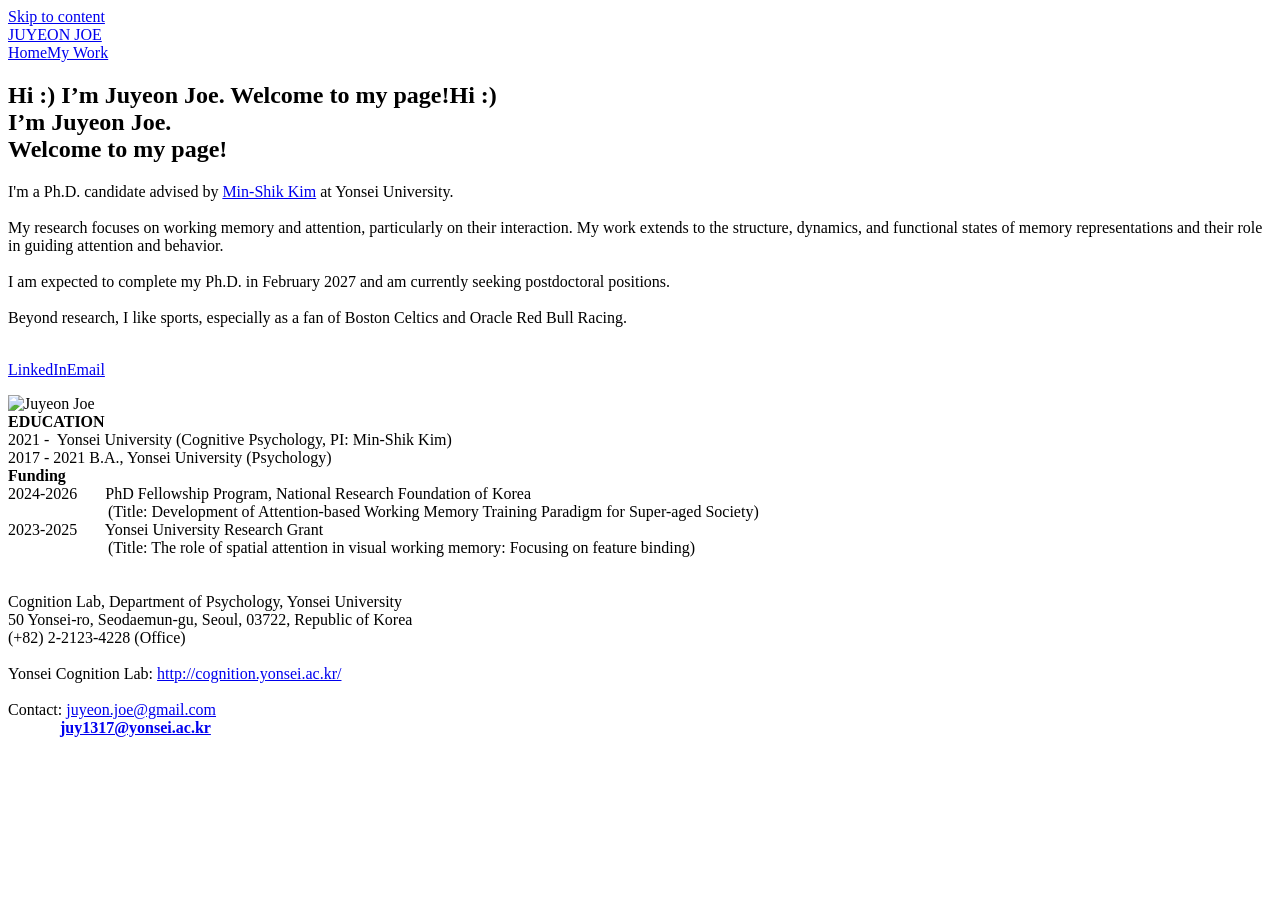
==== index.html @ 46e42130 "Add files via upload" ====
<!doctype html>
<html lang="en"><head><meta charset="utf-8"><meta name="viewport" content="width=device-width, initial-scale=1"><title>Home — Juyeon Joe</title><meta name="description" content="Juyeon Joe, Ph.D. candidate in cognitive psychology at Yonsei University. Research on working memory and attention."><link rel="stylesheet" href="assets/style.css"><script src="assets/site.js" defer></script></head>
<body><a class="skip" href="#main">Skip to content</a><header><a class="brand" href="index.html">JUYEON JOE</a><nav aria-label="Main navigation"><a href="index.html" aria-current="page">Home</a><a href="my-work.html">My Work</a></nav></header>
<section class="hero home-hero"><h1><span class="sr-only">Hi :) I’m Juyeon Joe. Welcome to my page!</span><span id="typing" aria-hidden="true">Hi :)<br>I’m Juyeon Joe.<br>Welcome to my page!</span></h1></section><main id="main"><section class="bio section"><div class="intro"><div class="paragraph">I&#x27;m a Ph.D. candidate advised by <a href="https://scholar.google.com/citations?user=7ATgAP8AAAAJ&amp;hl=ko&amp;oi=ao">Min-Shik Kim</a> at Yonsei University.  <br><br>My research focuses on working memory and attention, particularly on their interaction. My work extends to the structure, dynamics, and functional states of memory representations and their role in guiding attention and behavior.<br><br>I am expected to complete my Ph.D. in February 2027 and am currently seeking postdoctoral positions.<br><br>Beyond research, I like sports, especially as a fan of Boston Celtics and Oracle Red Bull Racing.<br><br></div><p class="social"><a href="https://kr.linkedin.com/in/juyeon-joe-7b673a199">LinkedIn</a><a href="mailto:juyeon.joe@gmail.com">Email</a></p></div><img class="portrait" src="assets/juyeon-joe.jpeg" alt="Juyeon Joe" width="600" height="800"></section><section class="section details"><div class="paragraph"><strong>EDUCATION</strong><br>2021 -  Yonsei University (Cognitive Psychology, PI: Min-Shik Kim)<br>2017 - 2021 B.A., Yonsei University (Psychology)</div><div class="paragraph"><strong>Funding </strong><br>2024-2026       PhD Fellowship Program, National Research Foundation of Korea<br>                         (Title: Development of Attention-based Working Memory Training Paradigm for Super-aged Society)<br>2023-2025       Yonsei University Research Grant <br>                         (Title: The role of spatial attention in visual working memory: Focusing on feature binding)</div></section><section class="contact section"><div class="paragraph"><br><br>Cognition Lab, Department of Psychology, Yonsei University<br>50 Yonsei-ro, Seodaemun-gu, Seoul, 03722, Republic of Korea<br>(+82) 2-2123-4228 (Office)<br><br>Yonsei Cognition Lab: <a href="http://cognition.yonsei.ac.kr/">http://cognition.yonsei.ac.kr/</a><br><br>Contact: <a href="mailto:juyeon.joe@gmail.com">juyeon.joe@gmail.com</a><br><strong>             <a href="mailto:juy1317@yonsei.ac.kr">juy1317@yonsei.ac.kr</a></strong><a href="mailto:juyeon.joe@gmail.com"></a><br></div></section></main></body></html>
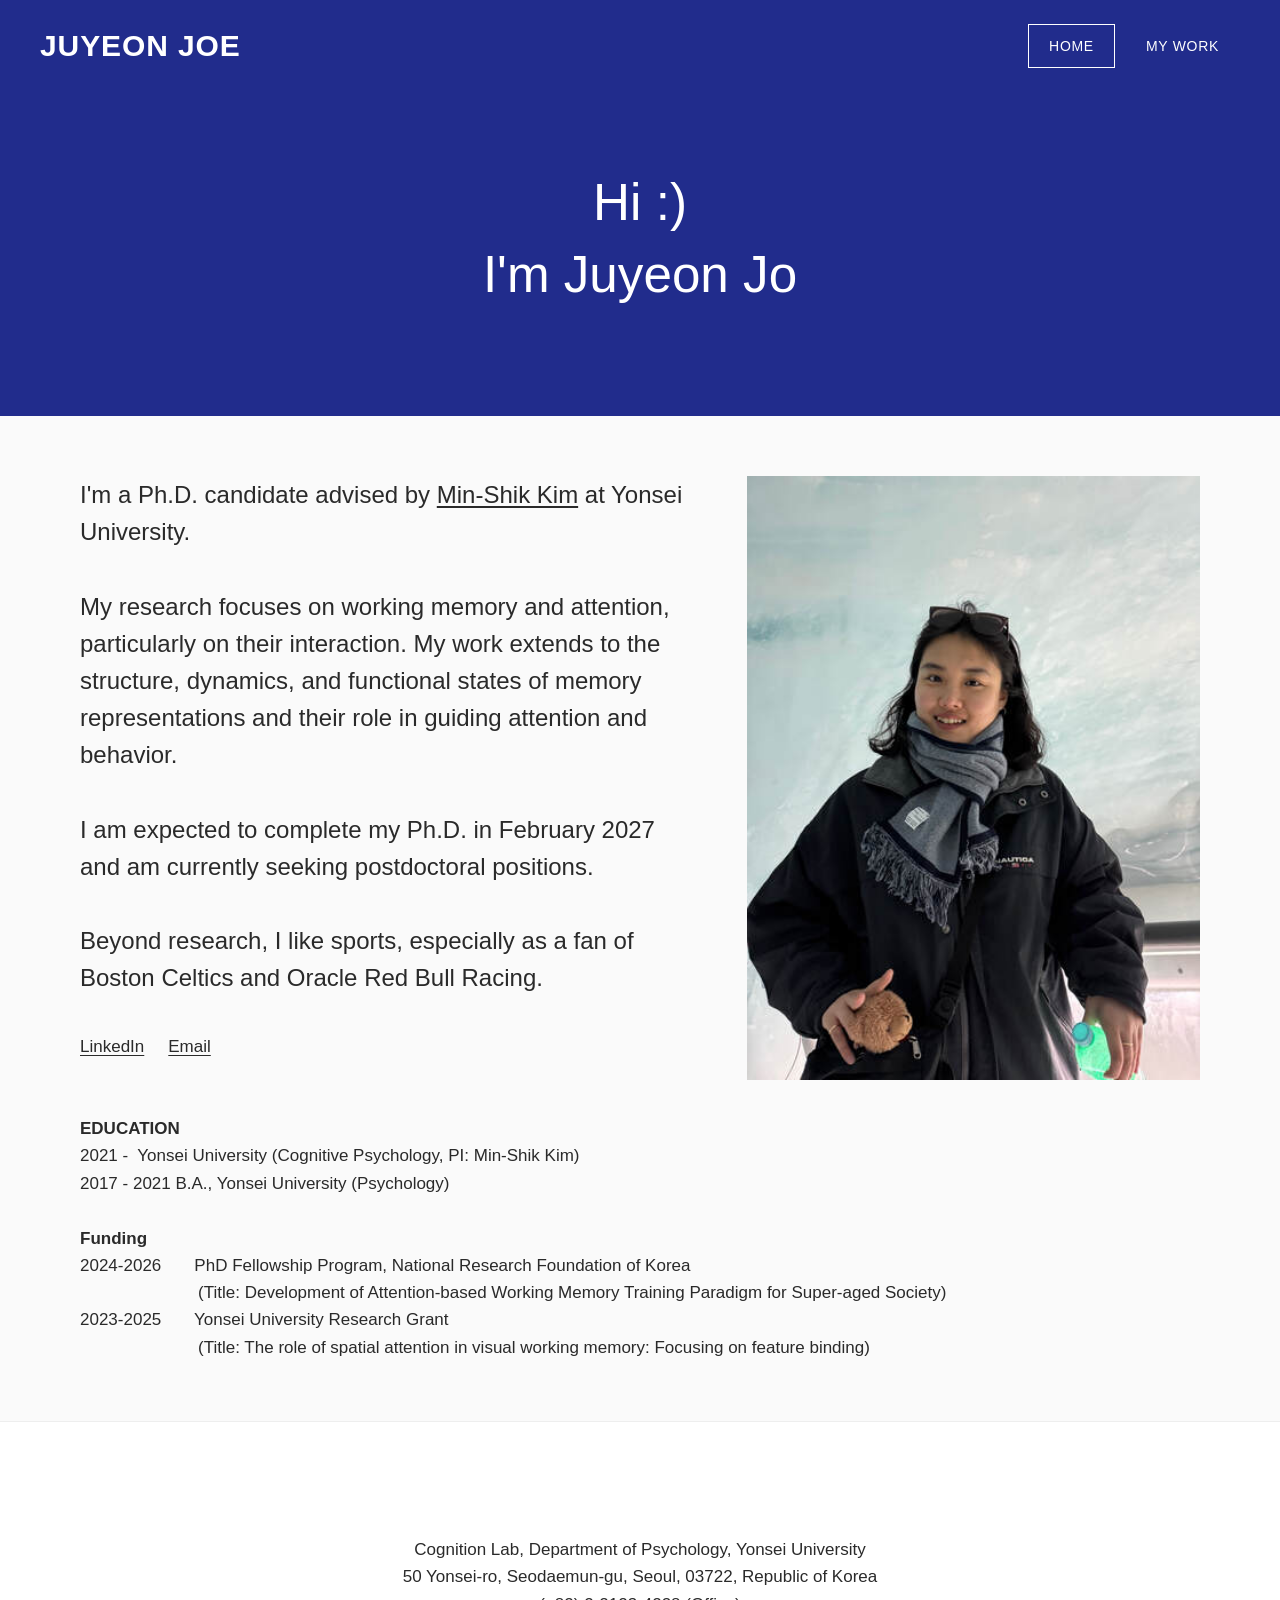
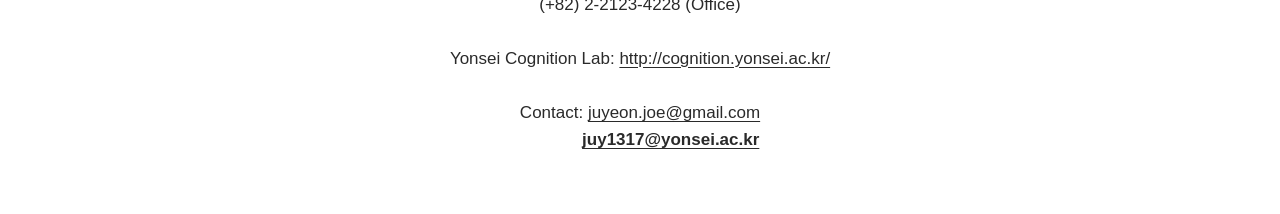
==== commit 8a37d65c: "Update index.html" ====
--- a/index.html
+++ b/index.html
@@ -1,4 +1,4 @@
 <!doctype html>
 <html lang="en"><head><meta charset="utf-8"><meta name="viewport" content="width=device-width, initial-scale=1"><title>Home — Juyeon Joe</title><meta name="description" content="Juyeon Joe, Ph.D. candidate in cognitive psychology at Yonsei University. Research on working memory and attention."><link rel="stylesheet" href="assets/style.css"><script src="assets/site.js" defer></script></head>
 <body><a class="skip" href="#main">Skip to content</a><header><a class="brand" href="index.html">JUYEON JOE</a><nav aria-label="Main navigation"><a href="index.html" aria-current="page">Home</a><a href="my-work.html">My Work</a></nav></header>
-<section class="hero home-hero"><h1><span class="sr-only">Hi :) I’m Juyeon Joe. Welcome to my page!</span><span id="typing" aria-hidden="true">Hi :)<br>I’m Juyeon Joe.<br>Welcome to my page!</span></h1></section><main id="main"><section class="bio section"><div class="intro"><div class="paragraph">I&#x27;m a Ph.D. candidate advised by <a href="https://scholar.google.com/citations?user=7ATgAP8AAAAJ&amp;hl=ko&amp;oi=ao">Min-Shik Kim</a> at Yonsei University.  <br><br>My research focuses on working memory and attention, particularly on their interaction. My work extends to the structure, dynamics, and functional states of memory representations and their role in guiding attention and behavior.<br><br>I am expected to complete my Ph.D. in February 2027 and am currently seeking postdoctoral positions.<br><br>Beyond research, I like sports, especially as a fan of Boston Celtics and Oracle Red Bull Racing.<br><br></div><p class="social"><a href="https://kr.linkedin.com/in/juyeon-joe-7b673a199">LinkedIn</a><a href="mailto:juyeon.joe@gmail.com">Email</a></p></div><img class="portrait" src="assets/juyeon-joe.jpeg" alt="Juyeon Joe" width="600" height="800"></section><section class="section details"><div class="paragraph"><strong>EDUCATION</strong><br>2021 -  Yonsei University (Cognitive Psychology, PI: Min-Shik Kim)<br>2017 - 2021 B.A., Yonsei University (Psychology)</div><div class="paragraph"><strong>Funding </strong><br>2024-2026       PhD Fellowship Program, National Research Foundation of Korea<br>                         (Title: Development of Attention-based Working Memory Training Paradigm for Super-aged Society)<br>2023-2025       Yonsei University Research Grant <br>                         (Title: The role of spatial attention in visual working memory: Focusing on feature binding)</div></section><section class="contact section"><div class="paragraph"><br><br>Cognition Lab, Department of Psychology, Yonsei University<br>50 Yonsei-ro, Seodaemun-gu, Seoul, 03722, Republic of Korea<br>(+82) 2-2123-4228 (Office)<br><br>Yonsei Cognition Lab: <a href="http://cognition.yonsei.ac.kr/">http://cognition.yonsei.ac.kr/</a><br><br>Contact: <a href="mailto:juyeon.joe@gmail.com">juyeon.joe@gmail.com</a><br><strong>             <a href="mailto:juy1317@yonsei.ac.kr">juy1317@yonsei.ac.kr</a></strong><a href="mailto:juyeon.joe@gmail.com"></a><br></div></section></main></body></html>+<section class="hero home-hero"><h1><span class="sr-only">Hi :) I’m Juyeon Joe. Welcome to my page!</span><span id="typing" aria-hidden="true">Hi :)<br>I’m Juyeon Joe.<br>Welcome to my page!</span></h1></section><main id="main"><section class="bio section"><div class="intro"><div class="paragraph">I&#x27;m a Ph.D. candidate advised by <a href="https://scholar.google.com/citations?user=7ATgAP8AAAAJ&amp;hl=ko&amp;oi=ao">Min-Shik Kim</a> at Yonsei University.  <br><br>My research focuses on working memory and attention, particularly on their interaction. My work extends to the structure, dynamics, and functional states of memory representations and their role in guiding attention and behavior.<br><br>I am expected to complete my Ph.D. in February 2027 and am currently seeking postdoctoral positions.<br><br>Beyond research, I like sports, especially as a fan of Boston Celtics and Oracle Red Bull Racing.<br><br></div><p class="social"><a href="https://kr.linkedin.com/in/juyeon-joe-7b673a199">LinkedIn</a><a href="mailto:juyeon.joe@gmail.com">Email</a></p></div><img class="portrait" src="assets/juyeon-joe.jpeg" alt="Juyeon Joe" width="600" height="800"></section><section class="section details"><div class="paragraph"><strong>EDUCATION</strong><br>2021 -  Yonsei University (Cognitive Psychology, PI: Min-Shik Kim)<br>2017 - 2021 B.A., Yonsei University (Psychology)</div><div class="paragraph"><strong>Funding </strong><br>2024-2026       PhD Fellowship Program, National Research Foundation of Korea<br>                         (Title: Development of Attention-based Working Memory Training Paradigm for Super-aged Society)<br>2023-2025       Yonsei University Research Grant <br>                         (Title: The role of spatial attention in visual working memory: Focusing on feature binding)</div></section><section class="contact section"><div class="paragraph"><br><br>Cognition Lab, Department of Psychology, Yonsei University<br>50 Yonsei-ro, Seodaemun-gu, Seoul, 03722, Republic of Korea<br>(+82) 2-2123-4228 (Office)<br><br>Yonsei Cognition Lab: <a href="https://sites.google.com/yonsei.ac.kr/coglab">http://cognition.yonsei.ac.kr/</a><br><br>Contact: <a href="mailto:juyeon.joe@gmail.com">juyeon.joe@gmail.com</a><br><strong>             <a href="mailto:juy1317@yonsei.ac.kr">juy1317@yonsei.ac.kr</a></strong><a href="mailto:juyeon.joe@gmail.com"></a><br></div></section></main></body></html>
--- a/assets/style.css
+++ b/assets/style.css
@@ -0,0 +1 @@
+*{box-sizing:border-box}html{scroll-behavior:smooth}body{margin:0;color:#2a2a2a;font:17px/1.6 Arial,Helvetica,sans-serif;background:#fafafa}a{color:inherit;text-underline-offset:3px}a:hover{color:#212c8c}a:focus-visible{outline:3px solid #a96ed2;outline-offset:5px}header{display:flex;align-items:center;justify-content:space-between;padding:22px 40px;background:#212c8c;color:white;gap:20px}.brand{font-size:30px;font-weight:700;letter-spacing:.03em;text-decoration:none}nav{display:flex;gap:10px}nav a{text-decoration:none;font-size:14px;text-transform:uppercase;letter-spacing:.05em;padding:10px 20px;border:1px solid transparent}nav a[aria-current]{border-color:currentColor}header a:hover{color:white;opacity:.8}.hero{background:#212c8c;color:white;text-align:center;padding:35px 24px 65px}.hero h1{margin:0;font-weight:400;line-height:1.4;font-size:clamp(30px,4vw,53px)}.home-hero h1{min-height:224px;display:flex;align-items:center;justify-content:center}.work-hero{padding:40px 24px 60px}.work-hero h1{font-size:clamp(30px,4vw,45px)}.section{max-width:1200px;margin:auto;padding:60px 40px}.bio{display:grid;grid-template-columns:1.35fr 1fr;gap:55px;align-items:start;padding-bottom:15px}.intro{font-size:24px;line-height:1.55}.portrait{display:block;width:100%;height:auto}.paragraph{overflow-wrap:anywhere}.social{display:flex;gap:24px;font-size:17px;margin:0}.details{padding-top:20px}.details .paragraph+.paragraph{margin-top:28px}.contact{max-width:none;text-align:center;background:white;border-top:1px solid #eee}.publications{background:white}.publications h2{font-size:clamp(28px,4vw,41px);line-height:1.2;margin:20px 0 30px}.publications strong{color:#001cbf}.publications .paragraph{line-height:1.65}.cv{text-align:right;color:#73329c;font-weight:bold;margin:0 0 45px}.publications hr{border:0;border-top:1px solid #ddd;margin:40px 0 55px}.sr-only,.skip:not(:focus){position:absolute;width:1px;height:1px;padding:0;overflow:hidden;clip:rect(0,0,0,0);white-space:nowrap}.skip:focus{position:absolute;background:white;padding:12px;z-index:2}@media(max-width:700px){header{padding:20px;flex-wrap:wrap}.brand{font-size:24px}nav a{padding:8px 12px}.hero{padding:28px 20px 38px}.home-hero h1{min-height:150px}.section{padding:35px 22px}.bio{grid-template-columns:1fr;gap:30px}.intro{font-size:20px}.portrait{max-width:430px;margin:auto}.details{padding-top:10px}.cv{text-align:left}.contact{font-size:16px}}@media(prefers-reduced-motion:reduce){html{scroll-behavior:auto}}
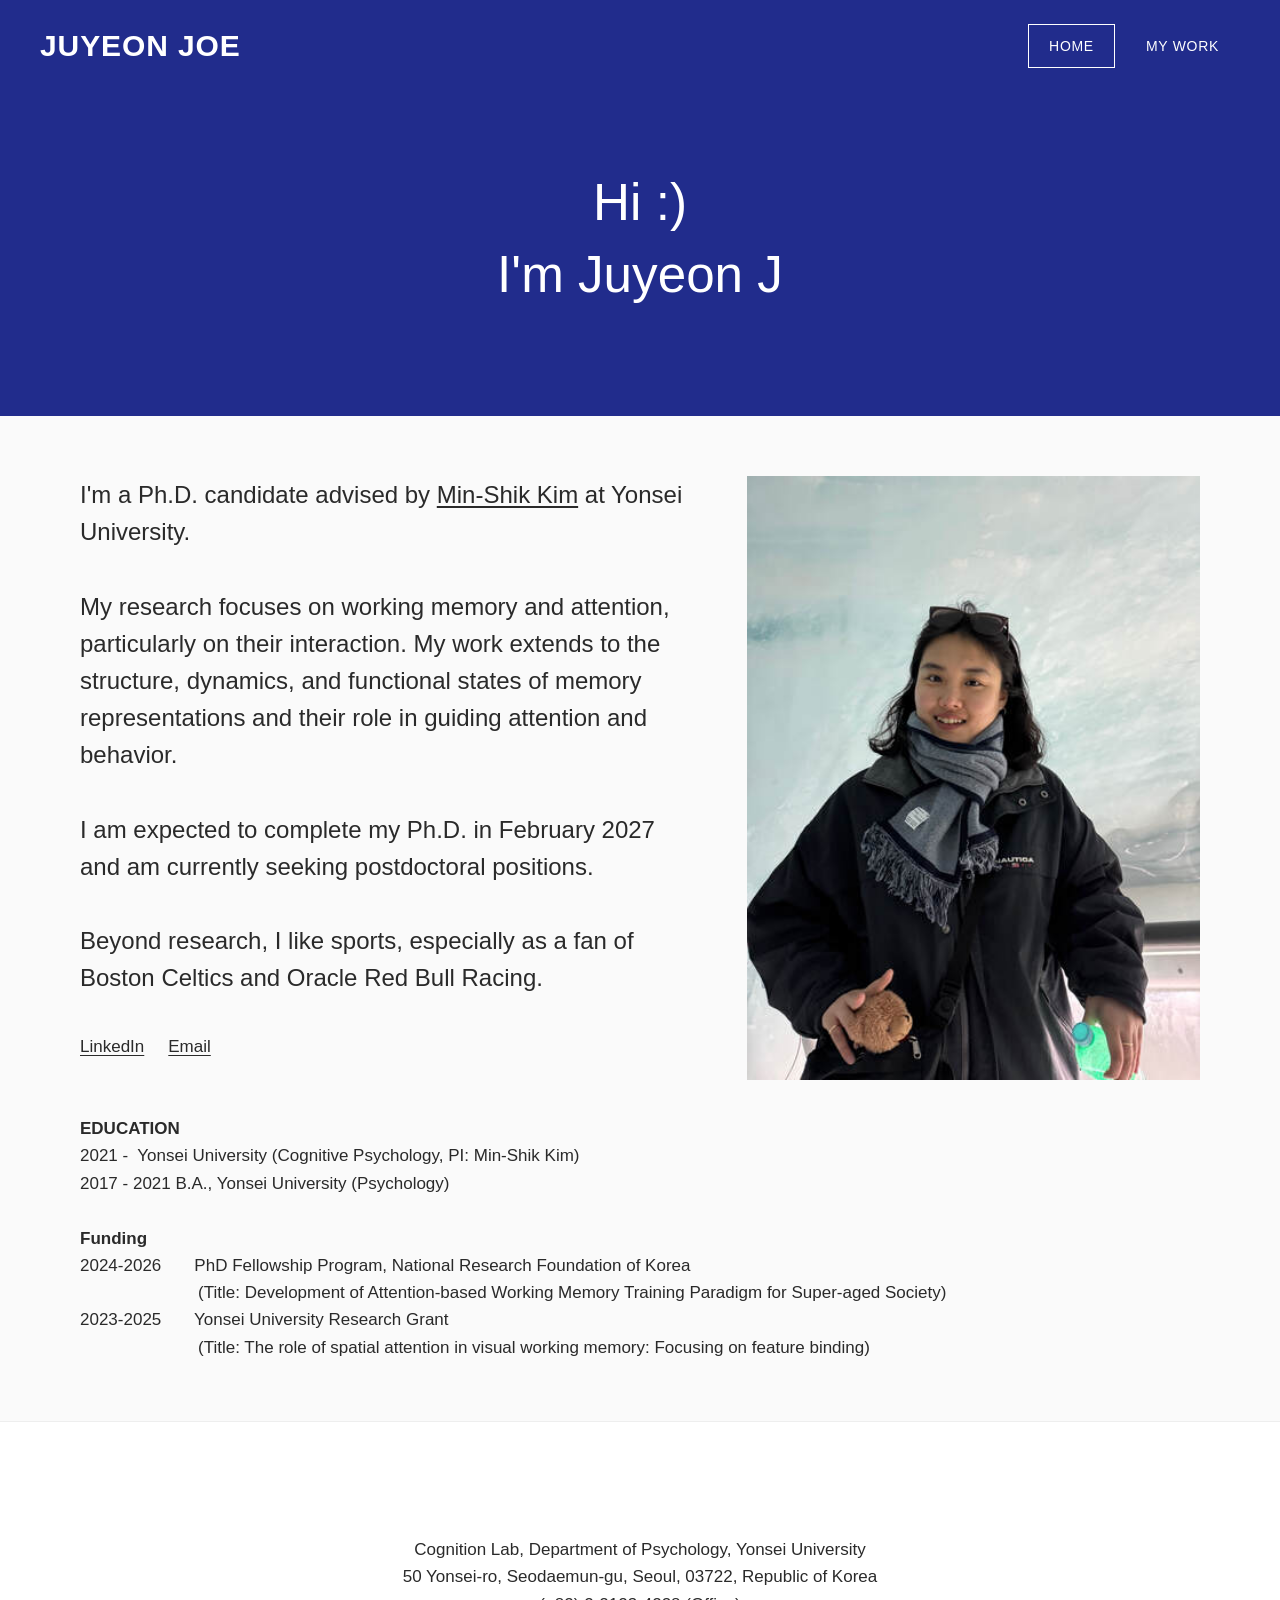
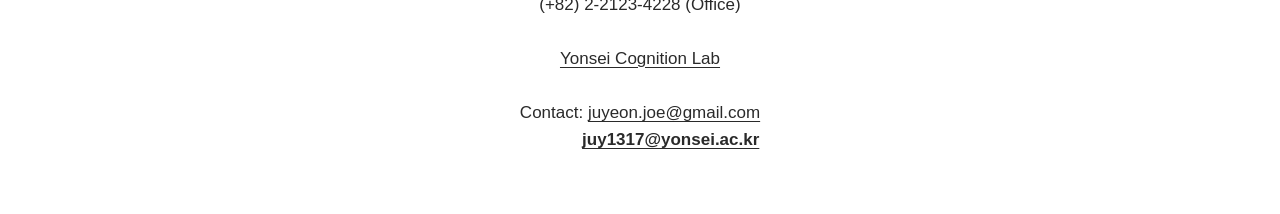
==== commit bca44863: "Fix HTML structure and update content" ====
--- a/index.html
+++ b/index.html
@@ -1,4 +1,4 @@
 <!doctype html>
 <html lang="en"><head><meta charset="utf-8"><meta name="viewport" content="width=device-width, initial-scale=1"><title>Home — Juyeon Joe</title><meta name="description" content="Juyeon Joe, Ph.D. candidate in cognitive psychology at Yonsei University. Research on working memory and attention."><link rel="stylesheet" href="assets/style.css"><script src="assets/site.js" defer></script></head>
 <body><a class="skip" href="#main">Skip to content</a><header><a class="brand" href="index.html">JUYEON JOE</a><nav aria-label="Main navigation"><a href="index.html" aria-current="page">Home</a><a href="my-work.html">My Work</a></nav></header>
-<section class="hero home-hero"><h1><span class="sr-only">Hi :) I’m Juyeon Joe. Welcome to my page!</span><span id="typing" aria-hidden="true">Hi :)<br>I’m Juyeon Joe.<br>Welcome to my page!</span></h1></section><main id="main"><section class="bio section"><div class="intro"><div class="paragraph">I&#x27;m a Ph.D. candidate advised by <a href="https://scholar.google.com/citations?user=7ATgAP8AAAAJ&amp;hl=ko&amp;oi=ao">Min-Shik Kim</a> at Yonsei University.  <br><br>My research focuses on working memory and attention, particularly on their interaction. My work extends to the structure, dynamics, and functional states of memory representations and their role in guiding attention and behavior.<br><br>I am expected to complete my Ph.D. in February 2027 and am currently seeking postdoctoral positions.<br><br>Beyond research, I like sports, especially as a fan of Boston Celtics and Oracle Red Bull Racing.<br><br></div><p class="social"><a href="https://kr.linkedin.com/in/juyeon-joe-7b673a199">LinkedIn</a><a href="mailto:juyeon.joe@gmail.com">Email</a></p></div><img class="portrait" src="assets/juyeon-joe.jpeg" alt="Juyeon Joe" width="600" height="800"></section><section class="section details"><div class="paragraph"><strong>EDUCATION</strong><br>2021 -  Yonsei University (Cognitive Psychology, PI: Min-Shik Kim)<br>2017 - 2021 B.A., Yonsei University (Psychology)</div><div class="paragraph"><strong>Funding </strong><br>2024-2026       PhD Fellowship Program, National Research Foundation of Korea<br>                         (Title: Development of Attention-based Working Memory Training Paradigm for Super-aged Society)<br>2023-2025       Yonsei University Research Grant <br>                         (Title: The role of spatial attention in visual working memory: Focusing on feature binding)</div></section><section class="contact section"><div class="paragraph"><br><br>Cognition Lab, Department of Psychology, Yonsei University<br>50 Yonsei-ro, Seodaemun-gu, Seoul, 03722, Republic of Korea<br>(+82) 2-2123-4228 (Office)<br><br>Yonsei Cognition Lab: <a href="https://sites.google.com/yonsei.ac.kr/coglab">http://cognition.yonsei.ac.kr/</a><br><br>Contact: <a href="mailto:juyeon.joe@gmail.com">juyeon.joe@gmail.com</a><br><strong>             <a href="mailto:juy1317@yonsei.ac.kr">juy1317@yonsei.ac.kr</a></strong><a href="mailto:juyeon.joe@gmail.com"></a><br></div></section></main></body></html>
+<section class="hero home-hero"><h1><span class="sr-only">Hi :) I’m Juyeon Joe. Welcome to my page!</span><span id="typing" aria-hidden="true">Hi :)<br>I’m Juyeon Joe.<br>Welcome to my page!</span></h1></section><main id="main"><section class="bio section"><div class="intro"><div class="paragraph">I&#x27;m a Ph.D. candidate advised by <a href="https://scholar.google.com/citations?user=7ATgAP8AAAAJ&amp;hl=ko&amp;oi=ao">Min-Shik Kim</a> at Yonsei University.  <br><br>My research focuses on working memory and attention, particularly on their interaction. My work extends to the structure, dynamics, and functional states of memory representations and their role in guiding attention and behavior.<br><br>I am expected to complete my Ph.D. in February 2027 and am currently seeking postdoctoral positions.<br><br>Beyond research, I like sports, especially as a fan of Boston Celtics and Oracle Red Bull Racing.<br><br></div><p class="social"><a href="https://kr.linkedin.com/in/juyeon-joe-7b673a199">LinkedIn</a><a href="mailto:juyeon.joe@gmail.com">Email</a></p></div><img class="portrait" src="assets/juyeon-joe.jpeg" alt="Juyeon Joe" width="600" height="800"></section><section class="section details"><div class="paragraph"><strong>EDUCATION</strong><br>2021 -  Yonsei University (Cognitive Psychology, PI: Min-Shik Kim)<br>2017 - 2021 B.A., Yonsei University (Psychology)</div><div class="paragraph"><strong>Funding </strong><br>2024-2026       PhD Fellowship Program, National Research Foundation of Korea<br>                         (Title: Development of Attention-based Working Memory Training Paradigm for Super-aged Society)<br>2023-2025       Yonsei University Research Grant <br>                         (Title: The role of spatial attention in visual working memory: Focusing on feature binding)</div></section><section class="contact section"><div class="paragraph"><br><br>Cognition Lab, Department of Psychology, Yonsei University<br>50 Yonsei-ro, Seodaemun-gu, Seoul, 03722, Republic of Korea<br>(+82) 2-2123-4228 (Office)<br><br><a href="https://sites.google.com/yonsei.ac.kr/coglab/%ED%99%88?authuser=0">Yonsei Cognition Lab</a><br><br>Contact: <a href="mailto:juyeon.joe@gmail.com">juyeon.joe@gmail.com</a><br><strong>             <a href="mailto:juy1317@yonsei.ac.kr">juy1317@yonsei.ac.kr</a></strong><a href="mailto:juyeon.joe@gmail.com"></a><br></div></section></main></body></html>
